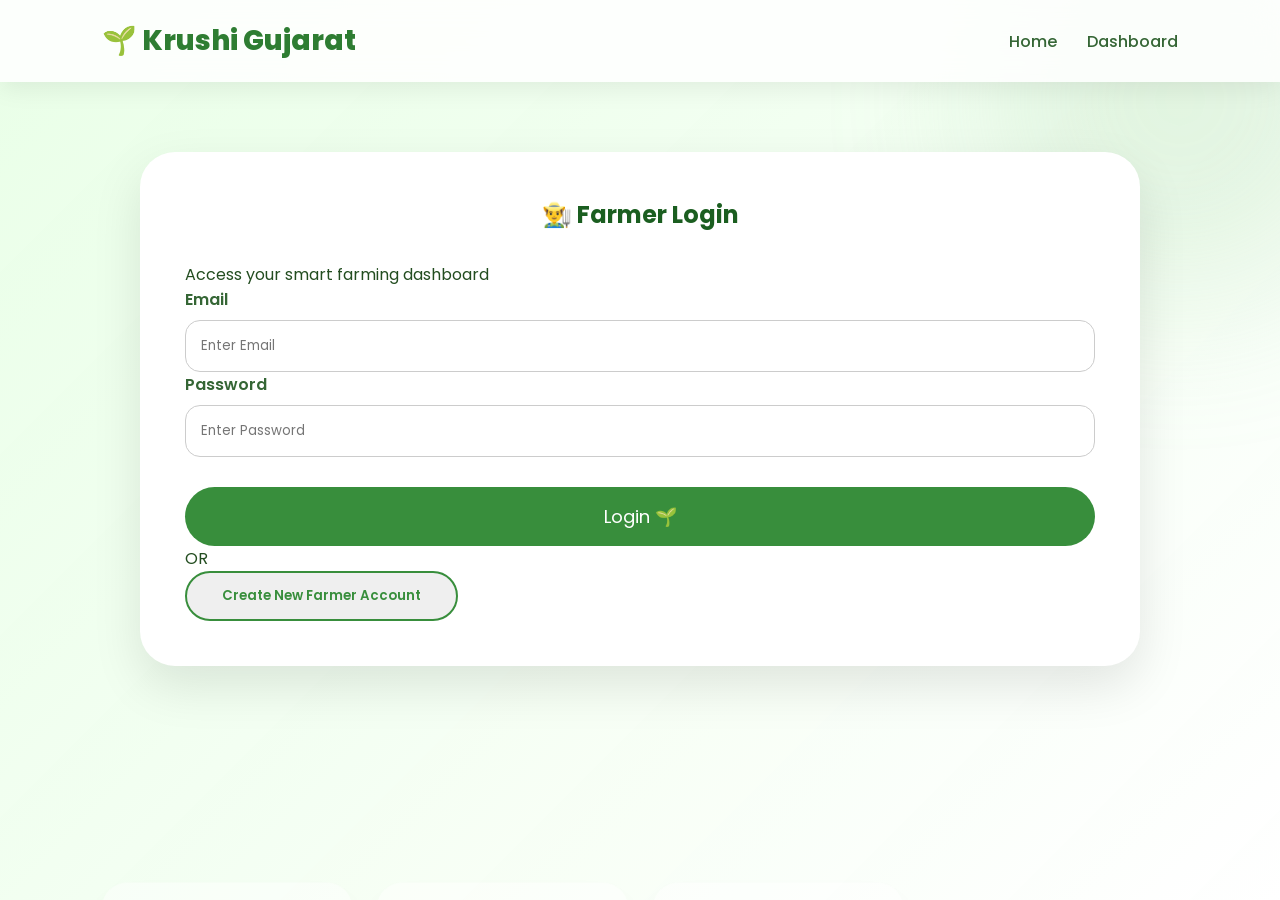
==== Dashboard.html @ 343bb9bc "Add files via upload" ====
<!DOCTYPE html>
<html lang="en">

<head>

<meta charset="UTF-8">

<meta name="viewport" content="width=device-width, initial-scale=1.0">

<title>
Krushi Gujarat | Smart Dashboard
</title>


<link rel="stylesheet" href="style.css">

</head>



<body onload="checkLogin();">





<div class="dashboard-container">





<!-- ================= SIDEBAR ================= -->


<aside class="sidebar">


<div class="sidebar-logo">

🌱 Krushi Gujarat

</div>




<a href="dashboard.html">
📊 Dashboard
</a>



<a href="farm.html">
🚜 My Farm
</a>



<a href="#">
🌦 Weather
</a>



<a href="#">
📈 Market Price
</a>



<a href="index.html">
🏠 Home
</a>




<a onclick="logoutUser()">
🚪 Logout
</a>




</aside>









<!-- ================= MAIN ================= -->


<main class="dashboard-main">





<div class="dashboard-header">



<div>


<h1 id="dashboardName">

Welcome Farmer 🌱

</h1>


<p>

Smart Farming Dashboard

</p>


</div>





<div class="profile-box">


👨‍🌾 Farmer Profile


</div>




</div>









<!-- ================= DASHBOARD CARDS ================= -->



<div class="dashboard-grid">





<div class="dashboard-card soil-score">



<h3>

🧪 Soil Health

</h3>



<h1 id="soilScore">

0%

</h1>



<div class="progress-bar">


<div class="progress-fill" style="width:0%;">


</div>


</div>



</div>







<div class="dashboard-card">



<h3>

🌱 Recommended Crop

</h3>


<h2 id="recommendedCrop">

-

</h2>



<p>

Based on soil analysis

</p>



</div>







<div class="dashboard-card">



<h3>

🚜 Farm Status

</h3>



<h2 id="farmHealth">

Pending

</h2>



<p>

Overall farm condition

</p>



</div>





</div>

<!-- ================= SOIL ANALYSIS DETAIL ================= -->


<div class="dashboard-grid" style="margin-top:30px;">





<div class="dashboard-card">



<h3>

🧪 Soil Analysis Report

</h3>




<div id="soilResult">


<p>

No analysis available.

</p>



<p>

Go to My Farm and analyze your soil.

</p>



</div>



</div>









<!-- ================= CROP ADVISOR ================= -->



<div class="dashboard-card crop-advisor">



<h3>

🤖 Smart Crop Advisor

</h3>




<div id="cropAdvisor">


<p>

Complete soil analysis to get recommendation.

</p>


</div>




</div>






</div>









<!-- ================= WEATHER + MARKET ================= -->



<div class="dashboard-grid" style="margin-top:30px;">





<!-- WEATHER -->



<div class="dashboard-card weather-card">



<h3>

🌦 Weather Information

</h3>




<select id="weatherDistrict"
onchange="showWeather()">


<option value="">

Select District

</option>


<option>
Junagadh
</option>


<option>
Rajkot
</option>


<option>
Ahmedabad
</option>


<option>
Surat
</option>


<option>
Kutch
</option>



</select>







<div id="weatherResult">


<p>

Select district to view weather

</p>



</div>



</div>








<!-- MARKET -->



<div class="dashboard-card market-card">



<h3>

📈 Live Market Price

</h3>






<select id="marketCrop"
onchange="showMarketPrice()">



<option value="">

Select Crop

</option>



<option>
Groundnut
</option>



<option>
Cotton
</option>



<option>
Wheat
</option>



<option>
Cumin
</option>



<option>
Rice
</option>



</select>







<div id="marketResult">


<p>

Select crop to view price

</p>


</div>




</div>







</div>

<!-- ================= FARM ALERTS ================= -->


<div class="dashboard-grid" style="margin-top:30px;">





<div class="dashboard-card alert-box">



<h3>

🚨 Farming Alerts

</h3>





<div id="farmAlerts">


<p>

Loading alerts...

</p>



</div>




</div>








<!-- ================= QUICK ACTIONS ================= -->



<div class="dashboard-card">



<h3>

⚡ Quick Actions

</h3>




<a href="farm.html"
class="primary-btn"
style="display:block;text-align:center;margin:15px 0;">


🧪 Analyze My Farm


</a>







<button 

onclick="generateFarmReport()"

class="analyze-btn">


📄 Download Farm Report


</button>





</div>







<!-- ================= FARMING TIPS ================= -->



<div class="dashboard-card">



<h3>

🌱 Today's Farming Tip

</h3>




<p>

💧 Use drip irrigation to save water.

</p>



<p>

🌾 Check soil moisture before irrigation.

</p>



<p>

🧪 Regular soil testing improves crop yield.

</p>




</div>






</div>









<!-- ================= FOOTER ================= -->



<footer class="main-footer">


<h2>

🌱 Krushi Gujarat

</h2>



<p>

Smart Agriculture Dashboard For Gujarat Farmers

</p>



<p>

© 2026 Krushi Gujarat

</p>


</footer>









<script src="script.js"></script>



</body>


</html>
---- style.css ----
/* =====================================================
   KRUSHI GUJARAT
   PREMIUM STYLE.CSS PART 1
   Global + Navbar + Hero + About
===================================================== */



@import url('https://fonts.googleapis.com/css2?family=Poppins:wght@300;400;500;600;700;800&display=swap');



*{

margin:0;

padding:0;

box-sizing:border-box;

font-family:'Poppins',sans-serif;

}



html{

scroll-behavior:smooth;

}



body{

background:#f3fff1;

color:#234d20;

overflow-x:hidden;

}




a{

text-decoration:none;

color:inherit;

}






/* ================= BACKGROUND ================= */



.background-overlay{


position:fixed;

top:0;

left:0;

width:100%;

height:100%;

background:

linear-gradient(

135deg,

rgba(232,255,230,0.9),

rgba(255,255,255,0.95)

);


z-index:-2;


}






body::before{


content:"";

position:fixed;

width:400px;

height:400px;

background:#a5d6a7;

border-radius:50%;

top:-100px;

right:-100px;

opacity:0.25;

filter:blur(80px);

z-index:-1;


}








/* ================= NAVBAR ================= */



.navbar{


width:100%;

display:flex;

justify-content:space-between;

align-items:center;

padding:20px 8%;

background:

rgba(255,255,255,0.85);


backdrop-filter:blur(15px);

position:sticky;

top:0;

z-index:1000;

box-shadow:

0 5px 25px rgba(0,0,0,0.08);


}



.logo{


font-size:28px;

font-weight:800;

color:#2e7d32;


}



.nav-links{


display:flex;

gap:30px;

align-items:center;


}



.nav-links a{


font-weight:500;

color:#356635;

transition:.3s;


}



.nav-links a:hover{


color:#1b5e20;

transform:translateY(-3px);


}




.login-nav{


background:#388e3c;

color:white!important;

padding:12px 25px;

border-radius:30px;


}







/* ================= HERO ================= */



.hero{


min-height:90vh;

display:flex;

justify-content:space-between;

align-items:center;

padding:50px 8%;


}



.hero-content{


width:55%;


}




.hero-content h1{


font-size:55px;

line-height:1.2;

font-weight:800;

color:#1b5e20;


}



.hero-content p{


font-size:18px;

margin:25px 0;

color:#557455;

max-width:600px;


}






.hero-buttons{


display:flex;

gap:20px;


}





.primary-btn{


background:#388e3c;

color:white;

padding:15px 35px;

border-radius:40px;

font-weight:600;

transition:.3s;


}





.primary-btn:hover{


background:#1b5e20;

transform:translateY(-5px);

box-shadow:

0 15px 30px rgba(56,142,60,.3);


}





.secondary-btn{


border:2px solid #388e3c;

color:#388e3c;

padding:13px 35px;

border-radius:40px;

font-weight:600;


}





.secondary-btn:hover{


background:#388e3c;

color:white;


}









/* ================= HERO CARD ================= */



.hero-image{


width:35%;

display:flex;

justify-content:center;


}





.farm-card{


background:

rgba(255,255,255,0.8);


padding:40px;

border-radius:30px;


box-shadow:

0 20px 50px rgba(0,0,0,.12);


animation:floating 4s infinite;


}



.farm-card h2{


color:#2e7d32;

margin-bottom:20px;


}



.farm-card p{


padding:12px;

background:#e8f5e9;

border-radius:15px;

margin:10px 0;


}









/* ================= STATISTICS ================= */



.stats-section{


display:grid;

grid-template-columns:repeat(4,1fr);

gap:25px;

padding:40px 8%;


}





.stats-card{


background:white;

padding:35px;

text-align:center;

border-radius:25px;


box-shadow:

0 15px 40px rgba(0,0,0,.08);


transition:.3s;


}




.stats-card:hover{


transform:translateY(-10px);


}





.stats-card h2{


font-size:40px;

color:#388e3c;


}





.stats-card p{


color:#666;

margin-top:10px;


}









/* ================= ABOUT SECTION ================= */



.about-section{


padding:80px 8%;


}





.about-container{


text-align:center;


}





.about-container h2{


font-size:38px;

color:#1b5e20;

margin-bottom:20px;


}




.about-container p{


max-width:900px;

margin:auto;

font-size:17px;

line-height:1.8;

color:#557455;


}









/* ================= FEATURE CARDS ================= */



.feature-grid{


display:grid;

grid-template-columns:repeat(4,1fr);

gap:25px;

margin-top:50px;


}





.feature-card{


background:white;

padding:30px;

border-radius:25px;

box-shadow:

0 15px 35px rgba(0,0,0,.08);


transition:.3s;


}




.feature-card:hover{


transform:translateY(-8px);


}



.feature-card h3{


color:#388e3c;

margin-bottom:15px;


}



.feature-card p{


font-size:14px;


}


/* =====================================================
   KRUSHI GUJARAT
   STYLE.CSS PART 2
   District + Crops + Knowledge + Schemes
===================================================== */





/* ================= SECTION TITLE ================= */



.section-title{


text-align:center;

margin-bottom:50px;


}



.section-title h2{


font-size:38px;

color:#1b5e20;

margin-bottom:15px;


}



.section-title p{


color:#607d60;

font-size:16px;


}









/* ================= DISTRICT SECTION ================= */



.district-section{


padding:80px 8%;

background:#f8fff7;


}





.district-grid{


display:grid;

grid-template-columns:

repeat(3,1fr);

gap:25px;


}





.district-card{


background:white;

padding:30px;

border-radius:25px;


box-shadow:

0 15px 35px rgba(0,0,0,.08);


transition:.3s;

border-left:6px solid #4caf50;


}




.district-card:hover{


transform:translateY(-10px);

box-shadow:

0 20px 45px rgba(46,125,50,.2);


}




.district-card h3{


color:#2e7d32;

font-size:25px;

margin-bottom:20px;


}



.district-card p{


margin:12px 0;

color:#555;

font-size:15px;


}








/* ================= CROP SECTION ================= */



.crop-section{


padding:80px 8%;


}





.crop-grid{


display:grid;

grid-template-columns:

repeat(4,1fr);

gap:25px;


}





.crop-card{


background:

linear-gradient(

145deg,

#ffffff,

#effbea

);


padding:35px;

border-radius:25px;


box-shadow:

0 15px 35px rgba(0,0,0,.08);


transition:.3s;


}



.crop-card:hover{


transform:scale(1.05);


}




.crop-card h3{


color:#388e3c;

font-size:24px;

margin-bottom:20px;


}




.crop-card p{


color:#555;

margin:10px 0;


}









/* ================= KNOWLEDGE SECTION ================= */



.knowledge-section{


padding:80px 8%;

background:#f8fff7;


}





.knowledge-grid{


display:grid;

grid-template-columns:

repeat(3,1fr);

gap:30px;


}





.knowledge-card{


background:white;

padding:35px;

border-radius:30px;


box-shadow:

0 15px 35px rgba(0,0,0,.08);


text-align:center;


transition:.3s;


}





.knowledge-card:hover{


transform:translateY(-8px);


}





.knowledge-card h3{


color:#2e7d32;

margin-bottom:15px;


}




.knowledge-card p{


color:#666;

line-height:1.6;


}




.knowledge-card button{


margin-top:20px;

padding:12px 30px;

border:none;

border-radius:30px;

background:#388e3c;

color:white;

cursor:pointer;

font-weight:600;


transition:.3s;


}




.knowledge-card button:hover{


background:#1b5e20;


}









/* ================= GOVERNMENT SCHEME ================= */



.scheme-section{


padding:80px 8%;


}





.scheme-grid{


display:grid;

grid-template-columns:

repeat(4,1fr);

gap:25px;


}





.scheme-card{


background:white;

padding:35px;

border-radius:25px;


box-shadow:

0 15px 35px rgba(0,0,0,.08);


text-align:center;


transition:.3s;


}




.scheme-card:hover{


transform:translateY(-10px);


}





.scheme-card h3{


color:#2e7d32;

margin-bottom:15px;


}





.scheme-card p{


color:#666;

font-size:15px;

line-height:1.6;


}





.scheme-card button{


margin-top:20px;

padding:12px 25px;

border:none;

background:#4caf50;

color:white;

border-radius:25px;

cursor:pointer;


}







/* ================= CTA SECTION ================= */



.cta-section{


padding:80px 8%;


}





.cta-box{


background:

linear-gradient(

135deg,

#2e7d32,

#66bb6a

);


padding:60px;

border-radius:40px;

text-align:center;

color:white;


box-shadow:

0 20px 50px rgba(46,125,50,.3);


}




.cta-box h2{


font-size:38px;

margin-bottom:20px;


}




.cta-box p{


font-size:18px;

margin-bottom:30px;


}





.cta-box a{


background:white;

color:#2e7d32;

padding:15px 35px;

border-radius:30px;

font-weight:700;


}





/* ================= FOOTER ================= */



.main-footer{


background:#1b5e20;

color:white;

padding:50px 8%;

text-align:center;


}





.footer-content h2{


font-size:32px;

margin-bottom:15px;


}





.footer-content p{


margin:15px 0;

opacity:.9;


}





.footer-links{


display:flex;

justify-content:center;

gap:25px;

margin:25px 0;


}





.footer-links a:hover{


color:#a5d6a7;


}



.copyright{


font-size:14px;


}

/* =====================================================
   KRUSHI GUJARAT
   STYLE.CSS PART 3
   Dashboard + Farm + Analysis UI
===================================================== */





/* ================= DASHBOARD LAYOUT ================= */



.dashboard-container{


display:flex;

min-height:100vh;

background:#f4fff2;


}




/* ================= SIDEBAR ================= */



.sidebar{


width:270px;

background:

linear-gradient(

180deg,

#1b5e20,

#388e3c

);


padding:30px 20px;

color:white;

position:fixed;

height:100vh;


}



.sidebar-logo{


font-size:28px;

font-weight:800;

text-align:center;

margin-bottom:40px;


}



.sidebar a{


display:block;

padding:15px;

margin:10px 0;

color:white;

border-radius:15px;

transition:.3s;


}



.sidebar a:hover{


background:

rgba(255,255,255,.2);


transform:translateX(8px);


}







/* ================= DASHBOARD MAIN ================= */



.dashboard-main{


margin-left:270px;

width:100%;

padding:40px;


}




.dashboard-header{


display:flex;

justify-content:space-between;

align-items:center;

margin-bottom:35px;


}




.dashboard-header h1{


color:#1b5e20;


}





.profile-box{


background:white;

padding:20px 30px;

border-radius:25px;


box-shadow:

0 10px 30px rgba(0,0,0,.08);


}









/* ================= DASHBOARD GRID ================= */



.dashboard-grid{


display:grid;

grid-template-columns:

repeat(3,1fr);

gap:25px;


}




.dashboard-card{


background:white;

padding:30px;

border-radius:30px;


box-shadow:

0 15px 40px rgba(0,0,0,.08);


transition:.3s;


}




.dashboard-card:hover{


transform:translateY(-8px);


}





.dashboard-card h3{


color:#2e7d32;

margin-bottom:20px;


}








/* ================= SOIL HEALTH ================= */



.soil-score{


text-align:center;


}




.soil-score h1{


font-size:55px;

color:#4caf50;


}




.progress-bar{


width:100%;

height:15px;

background:#ddd;

border-radius:20px;

overflow:hidden;


}





.progress-fill{


height:100%;

background:#4caf50;

border-radius:20px;


}








/* ================= CROP ADVISOR ================= */



.crop-advisor{


background:

linear-gradient(

145deg,

#ffffff,

#edffe8

);


}



.crop-advisor h2{


color:#388e3c;

font-size:35px;


}





.crop-list{


display:flex;

flex-wrap:wrap;

gap:15px;


}




.crop-item{


background:#c8e6c9;

padding:12px 20px;

border-radius:30px;

color:#1b5e20;

font-weight:600;


}







/* ================= WEATHER CARD ================= */



.weather-card{


background:

linear-gradient(

135deg,

#e8f5e9,

#ffffff

);


}




.weather-card h1{


font-size:50px;

color:#388e3c;


}







/* ================= MARKET CARD ================= */



.market-card{


border-top:5px solid #4caf50;


}




.market-price{


font-size:35px;

font-weight:700;

color:#1b5e20;


}




.market-up{


color:#388e3c;

font-weight:700;


}









/* ================= ALERT BOX ================= */



.alert-box{


background:#fff8e1;

padding:20px;

border-radius:20px;

border-left:5px solid #ffb300;


}



.alert-box p{


margin:10px 0;


}









/* ================= FARM PAGE ================= */



.farm-section{


padding:70px 8%;


}




.farm-container{


max-width:1000px;

margin:auto;

background:white;

padding:45px;

border-radius:35px;


box-shadow:

0 20px 50px rgba(0,0,0,.1);


}





.farm-container h2{


text-align:center;

color:#1b5e20;

margin-bottom:30px;


}





.farm-form{


display:grid;

grid-template-columns:

repeat(2,1fr);

gap:25px;


}





.farm-input{


display:flex;

flex-direction:column;


}




.farm-input label{


font-weight:600;

margin-bottom:8px;

color:#356635;


}





.farm-input input,
.farm-input select{


padding:15px;

border-radius:15px;

border:1px solid #ccc;

outline:none;


}





.farm-input input:focus,
.farm-input select:focus{


border-color:#4caf50;


}








/* ================= ANALYZE BUTTON ================= */



.analyze-btn{


margin-top:30px;

width:100%;

padding:16px;

border:none;

background:#388e3c;

color:white;

font-size:18px;

border-radius:30px;

cursor:pointer;


transition:.3s;


}




.analyze-btn:hover{


background:#1b5e20;

transform:translateY(-4px);


}









/* ================= RESULT AREA ================= */



.result-container{


margin-top:40px;


}





.result-card{


background:#f1fff0;

padding:30px;

border-radius:25px;


border-left:6px solid #4caf50;


}




.result-card h3{


color:#2e7d32;


}









/* ================= PROFIT BOX ================= */



.profit-box{


background:

linear-gradient(

135deg,

#f1fff0,

#ffffff

);


padding:30px;

border-radius:25px;


box-shadow:

0 10px 30px rgba(0,0,0,.08);


}



.profit-box h2{


color:#388e3c;


}



/* =====================================================
   KRUSHI GUJARAT
   STYLE.CSS PART 4 FINAL
   Animation + Dark Mode + Responsive
===================================================== */





/* ================= ANIMATIONS ================= */



@keyframes floating{


0%{


transform:translateY(0px);


}


50%{


transform:translateY(-15px);


}


100%{


transform:translateY(0px);


}


}







@keyframes fadeIn{


from{


opacity:0;

transform:translateY(30px);


}


to{


opacity:1;

transform:translateY(0);


}


}





.hero-content,
.feature-card,
.stats-card,
.district-card,
.crop-card,
.scheme-card{


animation:fadeIn .8s ease;


}








/* ================= HOVER EFFECTS ================= */



.dashboard-card,
.result-card,
.profit-box{


cursor:pointer;


}





.dashboard-card:hover,
.result-card:hover,
.profit-box:hover{


box-shadow:

0 25px 60px rgba(46,125,50,.18);


}









/* ================= FARMING BADGES ================= */



.badge{


display:inline-block;

background:#c8e6c9;

color:#1b5e20;

padding:8px 18px;

border-radius:20px;

font-weight:600;

font-size:14px;


}








/* ================= LOADING EFFECT ================= */



.loader{


width:50px;

height:50px;

border-radius:50%;

border:5px solid #ddd;

border-top-color:#388e3c;

animation:spin 1s linear infinite;


}





@keyframes spin{


100%{


transform:rotate(360deg);


}


}








/* ================= DARK MODE ================= */



.dark-mode{


background:#102010;

color:white;


}



.dark-mode .navbar{


background:#162616;


}



.dark-mode .nav-links a{


color:white;


}





.dark-mode .feature-card,
.dark-mode .stats-card,
.dark-mode .district-card,
.dark-mode .crop-card,
.dark-mode .scheme-card,
.dark-mode .dashboard-card,
.dark-mode .farm-container,
.dark-mode .profile-box,
.dark-mode .result-card{


background:#1d301d;

color:white;


}





.dark-mode h1,
.dark-mode h2,
.dark-mode h3{


color:#a5d6a7;


}





.dark-mode p{


color:#ddd;


}









/* ================= SEARCH BOX ================= */



.search-box{


width:100%;

max-width:400px;

padding:15px 20px;

border-radius:30px;

border:1px solid #ccc;

outline:none;


}



.search-box:focus{


border-color:#4caf50;

box-shadow:

0 0 15px rgba(76,175,80,.3);


}









/* ================= FORM BUTTONS ================= */



button{


font-family:'Poppins',sans-serif;


}





button:hover{


opacity:.9;


}









/* ================= RESPONSIVE TABLET ================= */



@media(max-width:1100px){



.hero{


flex-direction:column;

text-align:center;


}



.hero-content{


width:100%;


}



.hero-image{


width:100%;

margin-top:40px;


}




.feature-grid{


grid-template-columns:

repeat(2,1fr);


}



.crop-grid,
.scheme-grid{


grid-template-columns:

repeat(2,1fr);


}



.dashboard-grid{


grid-template-columns:

repeat(2,1fr);


}



}





/* ================= MOBILE RESPONSIVE ================= */



@media(max-width:700px){



.navbar{


flex-direction:column;

gap:20px;


}




.nav-links{


flex-wrap:wrap;

justify-content:center;


}




.hero-content h1{


font-size:35px;


}





.hero-content p{


font-size:15px;


}





.hero-buttons{


flex-direction:column;


}





.stats-section{


grid-template-columns:1fr;


}




.feature-grid,
.district-grid,
.crop-grid,
.knowledge-grid,
.scheme-grid,
.dashboard-grid{


grid-template-columns:1fr;


}




.dashboard-main{


margin-left:0;

padding:20px;


}



.sidebar{


position:relative;

width:100%;

height:auto;


}



.dashboard-container{


display:block;


}





.farm-form{


grid-template-columns:1fr;


}




.cta-box{


padding:35px 20px;


}



.cta-box h2{


font-size:28px;


}



.footer-links{


flex-direction:column;


}



}








/* ================= SCROLL BAR ================= */



::-webkit-scrollbar{


width:10px;


}



::-webkit-scrollbar-track{


background:#e8f5e9;


}



::-webkit-scrollbar-thumb{


background:#388e3c;

border-radius:20px;


}







/* ================= PREMIUM TEXT ================= */



.highlight{


color:#388e3c;

font-weight:700;


}



.glass{


background:

rgba(255,255,255,.7);


backdrop-filter:

blur(20px);


border-radius:25px;


box-shadow:

0 15px 40px rgba(0,0,0,.1);


}
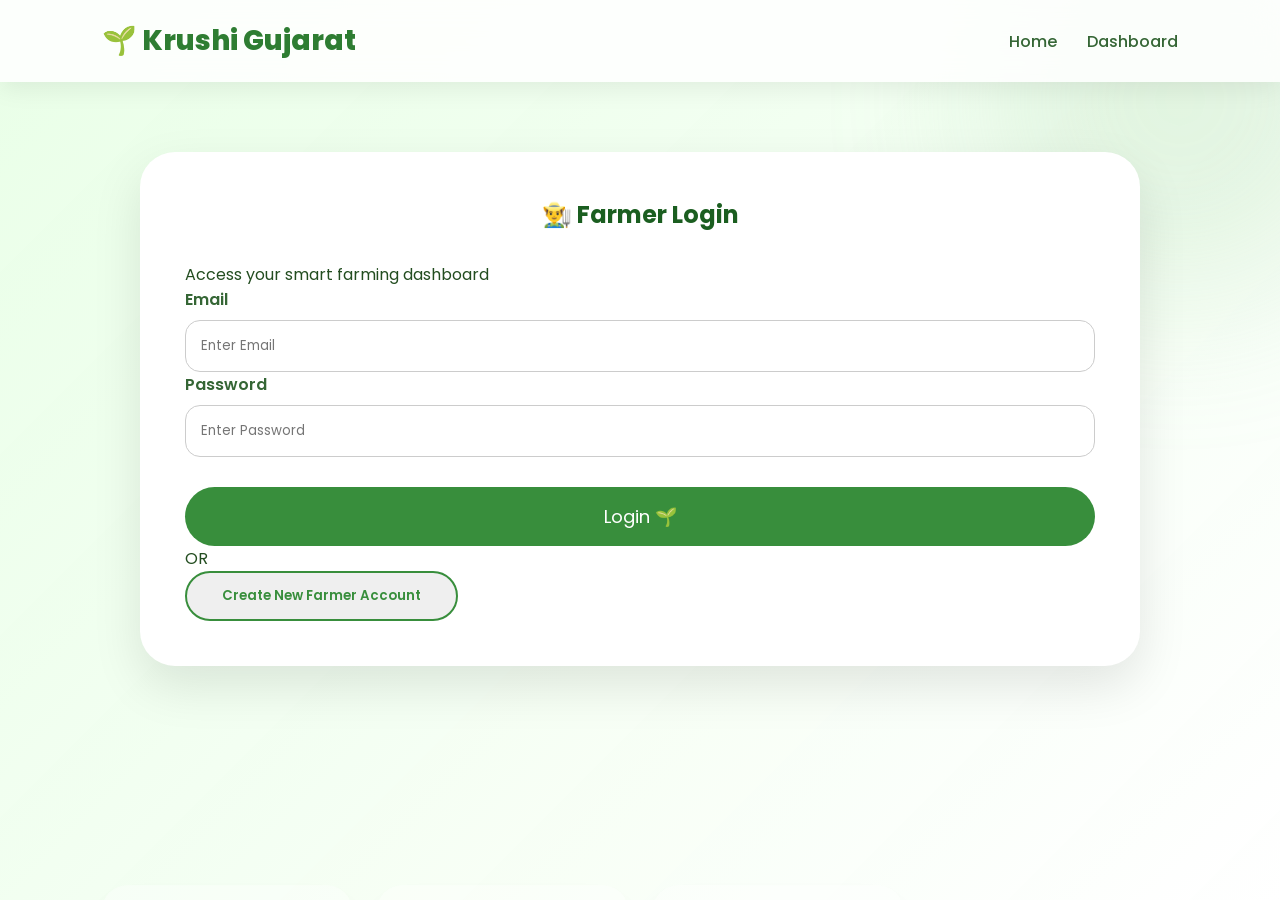
==== commit 15480c4c: "Add files via upload" ====
--- a/Dashboard.html
+++ b/Dashboard.html
@@ -45,13 +45,13 @@
 
 
 
-<a href="dashboard.html">
+<a href="Dashboard.html">
 📊 Dashboard
 </a>
 
 
 
-<a href="farm.html">
+<a href="Farm.html">
 🚜 My Farm
 </a>
 
